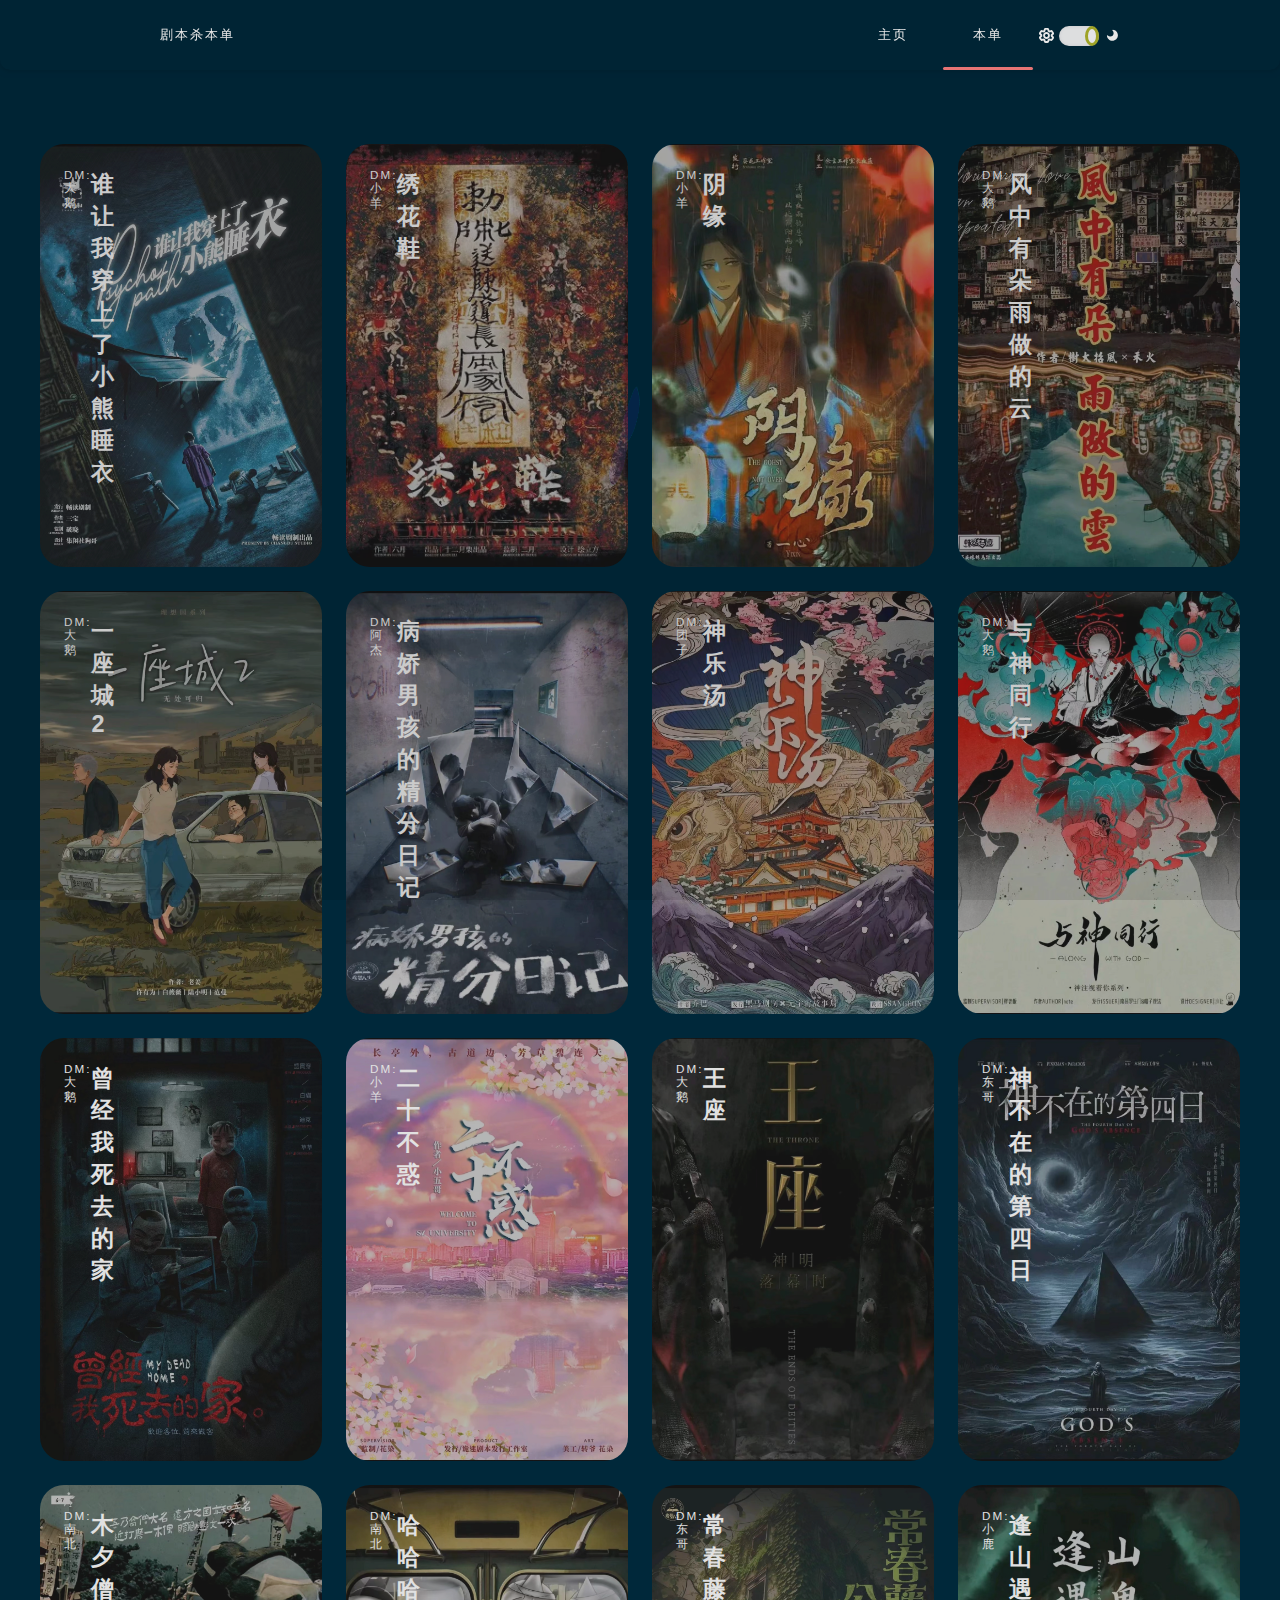
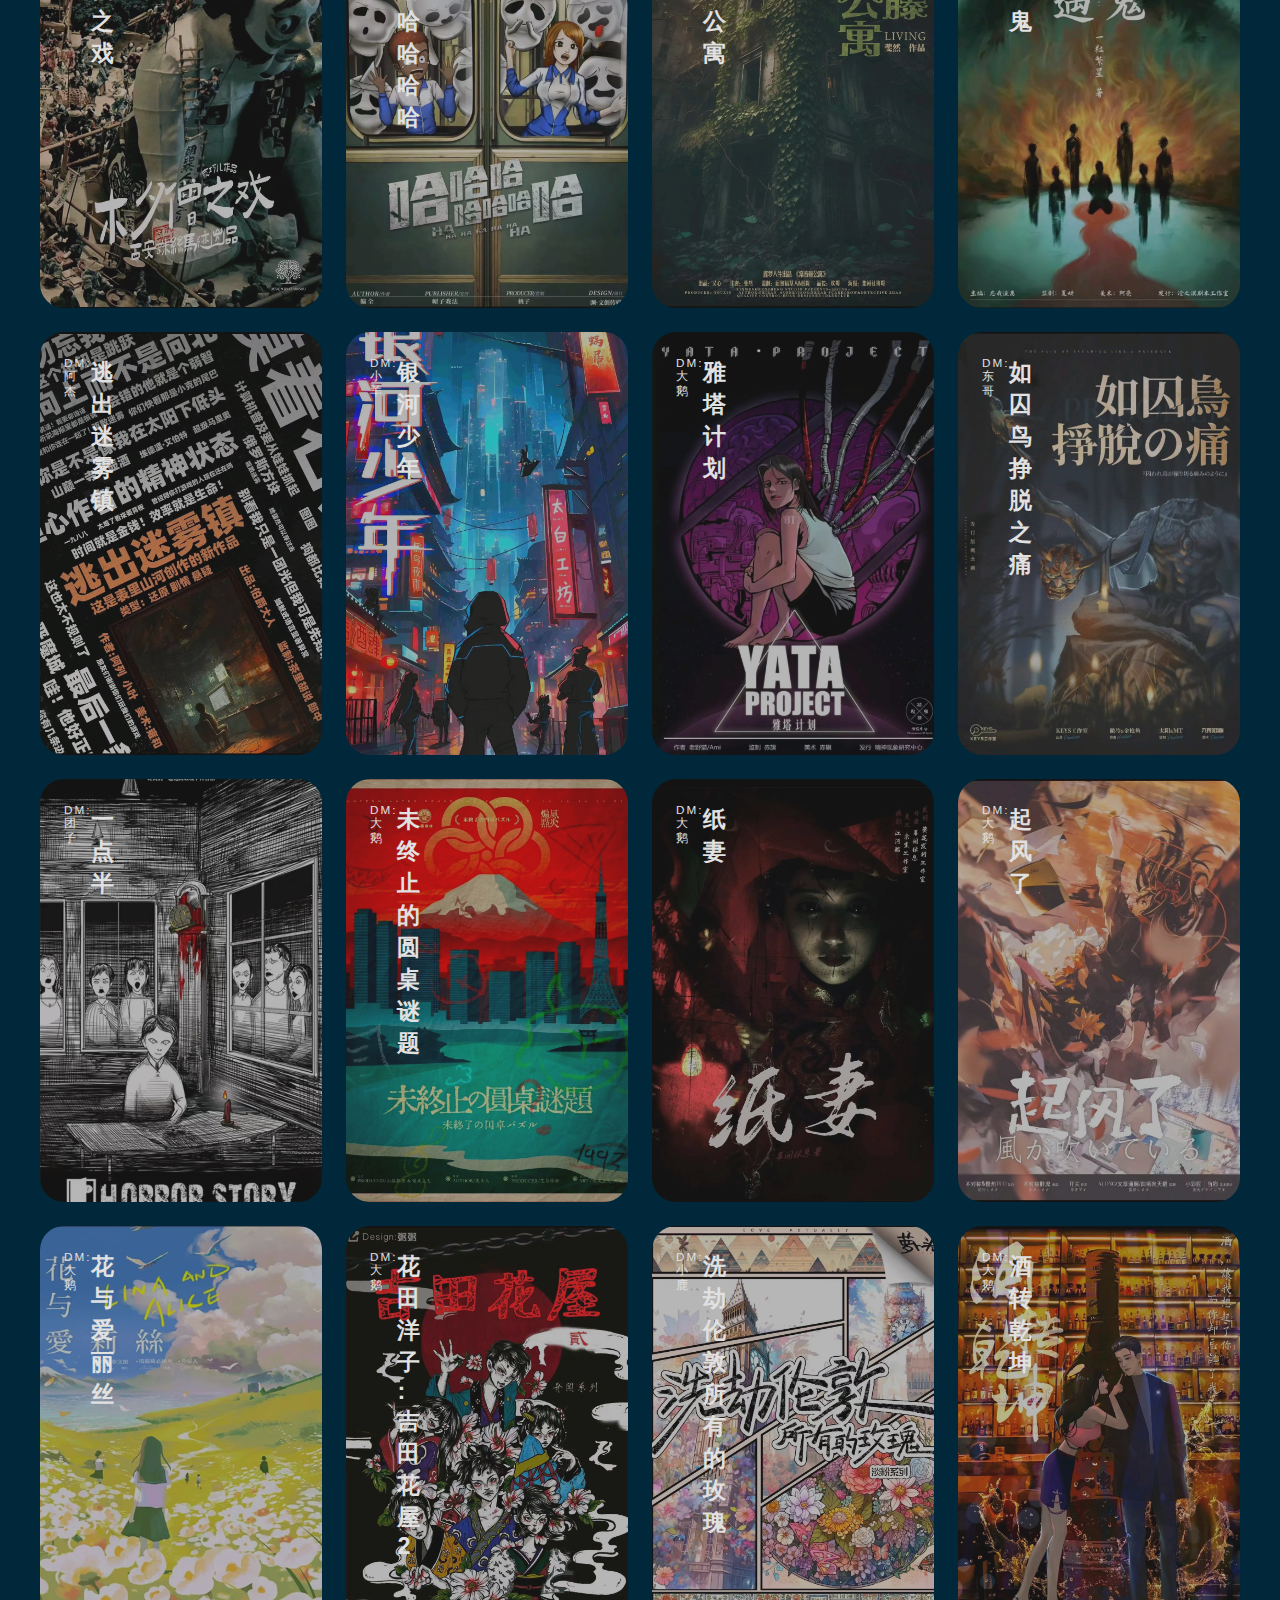
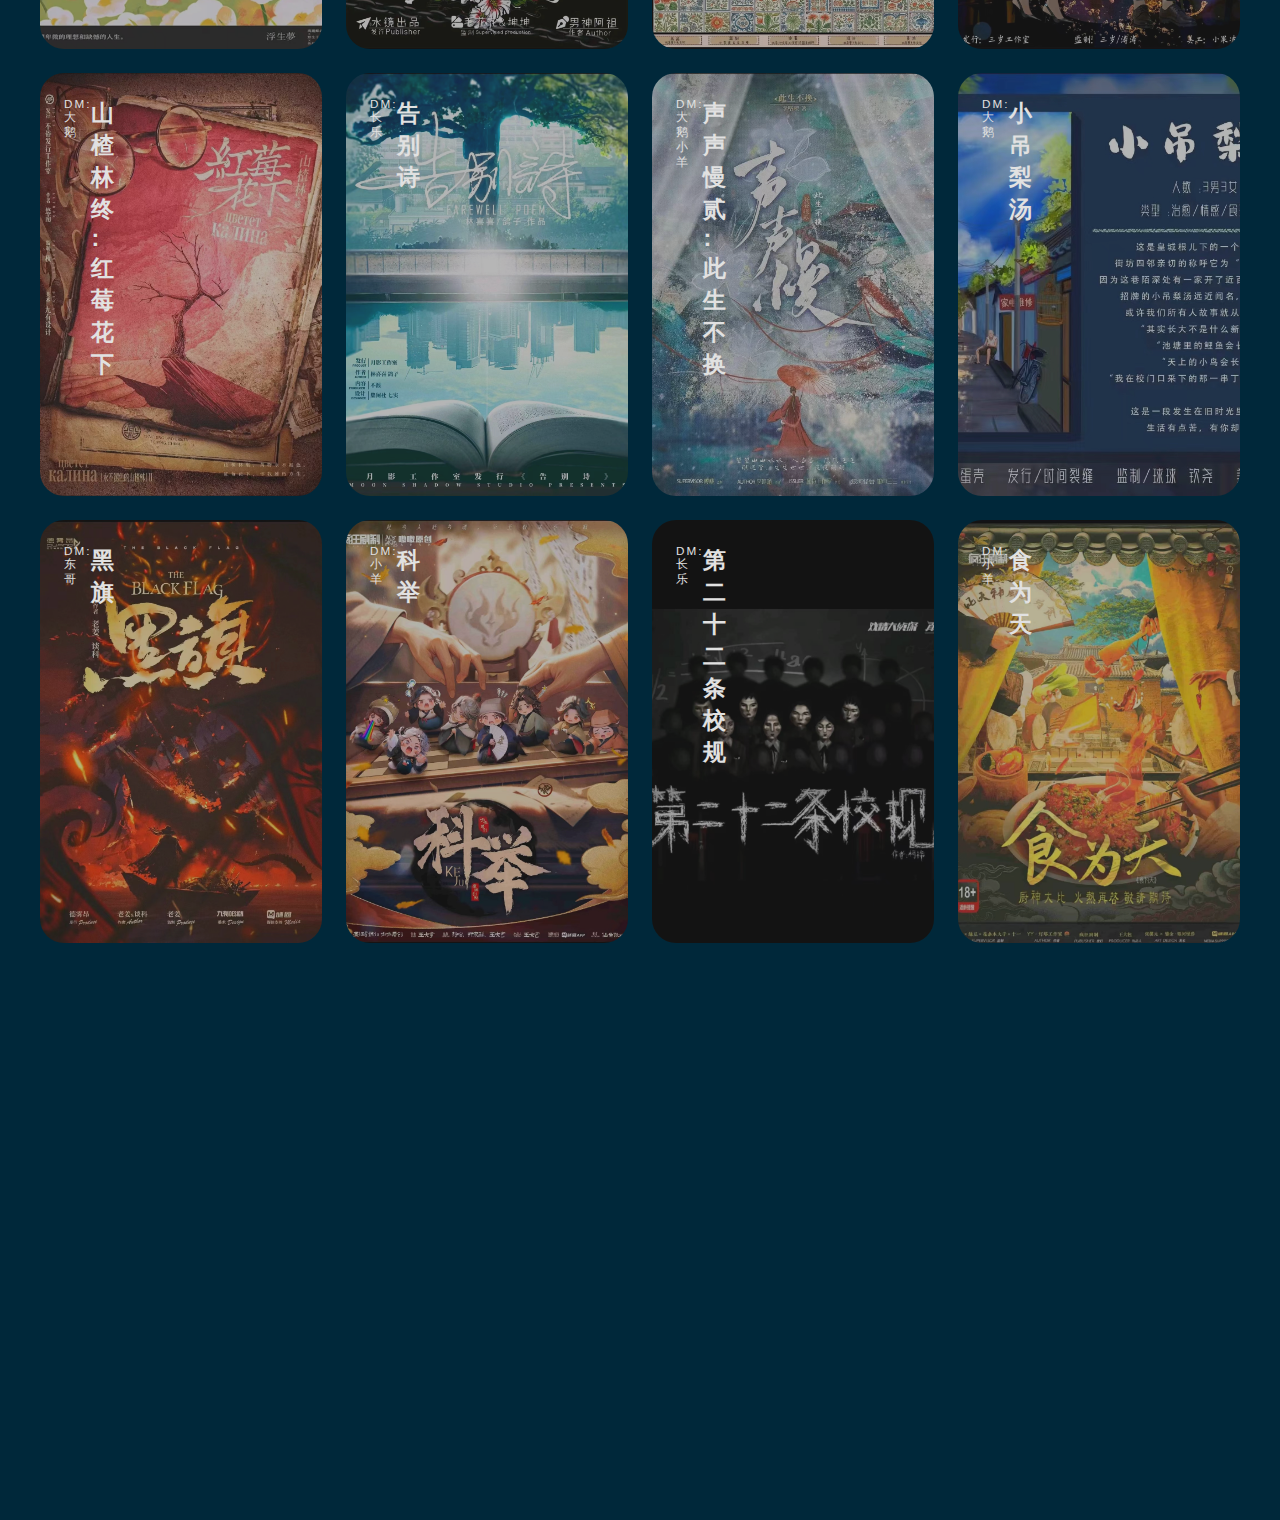
==== home.html @ 57e7c632 "1" ====
<!DOCTYPE html>
<html lang="en">

<head>
  <meta charset="UTF-8">
  <meta http-equiv="X-UA-Compatible" content="IE=edge">
  <meta name="viewport" content="width=device-width, initial-scale=1.0">
  <title>剧本杀</title>
  <link rel="stylesheet" href="./css/base.css">
  <script src="./js/jq.js"></script>
  <link rel="stylesheet" href="./css/home.css">
  <link rel="stylesheet" href="/css/style.css">
</head>

<body>

  <!-- loadding -->
  <div class="lodding-wrap">
    <div class="loadding-div"></div>
  </div>


  <!-- 主要页面 -->
  <div class="box">

    <!-- 顶部栏 -->
    <div class="header borderafter">
      <div class="col">
        <span>剧本杀本单</span>
        <!-- 右边操作栏 -->
        <div class="header-right">
          <!-- 按钮 -->
          <div class="min_menu-wrap" id="minmenu">
            <span class="min_menu"></span>
          </div>
          <!-- 列表 -->
          <div class="menu_list">
            <!-- 栏目 -->
            <ul class="header-nav">
              <li><a href="./index.html">主页</a></li>
              <li class="active"><a href="./home.html">本单</a></li>
              <!-- <li><a href="./resume.html">经验</a></li>
              <li><a href="./contact.html">联系</a></li>
              <li><a href="./blog.html">博客</a></li>
              <li><a href="./live.html">其他</a></li> -->
            </ul>
            <!-- 开关灯 -->
            <span class="kaig-bottm">
              <svg t="1649159647627" class="icon" viewBox="0 0 1024 1024" version="1.1"
                xmlns="http://www.w3.org/2000/svg" p-id="2250" width="15" height="15">
                <path
                  d="M1008.535135 710.670332l-70.446388 116.386904a112.099975 112.099975 0 0 1-140.572857 43.829042l-69.422645-17.083729c-5.502624 3.1992-11.133217 6.3984-16.763809 9.341665l-18.299425 62.896276C687.335435 981.514621 639.4754 1023.744064 582.657604 1023.744064H441.764828c-56.817796 0-104.677831-42.293427-110.308423-97.703574l-18.299425-62.896276a422.166458 422.166458 0 0 1-16.827793-9.341665l-69.614597 17.083729a112.163959 112.163959 0 0 1-140.508873-43.893026L15.631361 710.542364a107.493127 107.493127 0 0 1 32.43989-144.731817L96.251206 518.910272a410.649338 410.649338 0 0 1 0-14.204448l-48.179955-46.836291a107.365159 107.365159 0 0 1-32.375906-144.731817l70.190452-116.450888a112.099975 112.099975 0 0 1 140.572857-43.893026l69.550612 17.083729c5.566608-3.1992 11.133217-6.3984 16.827794-9.341665l18.299425-62.896276C336.831061 42.229443 384.691096 0 441.508892 0H582.529636c56.817796 0 104.677831 42.293427 110.372407 97.63959l18.235441 62.704324c5.75856 3.007248 11.325169 6.142464 16.827793 9.341665l69.678581-17.083729a112.163959 112.163959 0 0 1 140.508873 43.893026l70.446388 116.514872a107.493127 107.493127 0 0 1-32.375906 144.731817l-48.179955 46.772307a414.616346 414.616346 0 0 1 0 14.204448l48.243939 46.836291c47.092227 31.928018 62.192452 94.952262 32.247938 145.115721z m-213.066733-142.23644l3.391152-31.032242a246.210447 246.210447 0 0 0 0-51.699076l-3.263184-30.904274 93.992502-91.305173-53.554612-88.553862-131.615096 32.311922-23.546113-16.059985a294.134466 294.134466 0 0 0-48.627844-26.809297l-27.513121-11.901025L568.453156 127.968008H455.649356L419.370426 252.736816l-27.705074 11.965009c-16.635841 7.166208-32.951762 16.187953-48.499875 26.745313l-23.610097 15.996001-131.487128-32.247938-53.36266 88.489878 94.056486 91.433141-3.263184 30.968258a247.874031 247.874031 0 0 0 0 51.699076l3.1992 30.904274-93.928518 91.369157 53.554612 88.489878 131.551112-32.311922 23.610097 16.059985c15.292177 10.429393 31.544114 19.451137 48.563859 26.809297l27.577106 11.965009L455.905292 895.776056h112.611848l36.342914-124.768808 27.64109-11.965009c16.699825-7.166208 32.951762-16.187953 48.563859-26.745313l23.546113-15.996001 131.423144 32.247938 53.68258-88.745814-94.184454-91.369157zM512.147232 615.846038c57.329668 0 103.846038-46.516371 103.974006-103.974006 0-57.329668-46.644339-103.974006-103.974006-103.974007S408.173225 454.542364 408.173225 511.872032 454.817564 615.846038 512.147232 615.846038z m0 127.968008c-127.968008 0-231.942014-103.910022-231.942015-231.942014 0-127.968008 103.910022-231.942014 231.942015-231.942015 127.968008 0 231.942014 103.910022 231.942014 232.133967A232.133967 232.133967 0 0 1 512.147232 743.814046z"
                  p-id="2251"></path>
              </svg>
              <!-- 开关按钮 -->
              <span class="my-radio active" id="myRadio">
                <i></i>
              </span>
              <svg t="1649159678284" class="icon" viewBox="0 0 1024 1024" version="1.1"
                xmlns="http://www.w3.org/2000/svg" p-id="3376" width="15" height="15">
                <path
                  d="M505.4 878.6c-196.7 0-358-150.9-374.9-343.1 1-18.6 16.1-33.4 34.9-33.4 10.8 0 20.5 4.8 26.9 12.4 0.2 0.3 0.5 0.1 0.5-0.7 41.6 44.2 100.5 71.9 166.1 71.9 127.1 0 230.1-103 230.1-230.1 0-66.1-28-125.1-72.6-166.8 0.1-0.1 0.5-0.1 0.3-0.3-7-6.5-11.4-15.7-11.4-26.1 0-19 14.9-34.1 33.7-35.3 192.1 17.1 342.9 178.3 342.9 375 0 208-168.5 376.5-376.5 376.5z"
                  p-id="3377"></path>
              </svg>
            </span>
          </div>
        </div>
      </div>
    </div>
    
    <section class="container" style="margin-top:80px;">
      <div class="card-grid">
    
        <a class="card" href="#">
          <div class="background" style="background-image: url(images/小熊睡衣.jpg)"></div>
          <div class="content">
            <p class="category">Dm:大鹅</p>
            <h3 class="heading">谁让我穿上了小熊睡衣</h3>
          </div>
        </a>
    
        <a class="card" href="#">
          <div class="background" style="background-image: url(images/绣花鞋.png)"></div>
          <div class="content">
            <p class="category">Dm:小羊</p>
            <h3 class="heading">绣花鞋</h3>
          </div>
        </a>
    
        <a class="card" href="#">
          <div class="background" style="background-image: url(images/阴缘.jpg)"></div>
          <div class="content">
            <p class="category">Dm:小羊</p>
            <h3 class="heading">阴缘</h3>
          </div>
        </a>
    
        <a class="card" href="#">
          <div class="background" style="background-image: url(images/风中有朵雨做的云.jpg)"></div>
          <div class="content">
            <p class="category">Dm:大鹅</p>
            <h3 class="heading">风中有朵雨做的云</h3>
          </div>
        </a>
    
        <a class="card" href="#">
          <div class="background" style="background-image: url(images/一座城2.jpg)"></div>
          <div class="content">
            <p class="category">Dm:大鹅</p>
            <h3 class="heading">一座城2</h3>
          </div>
        </a>
        <a class="card" href="#">
          <div class="background" style="background-image: url(images/病娇男孩的精分日记.jpg)"></div>
          <div class="content">
            <p class="category">Dm:阿杰</p>
            <h3 class="heading">病娇男孩的精分日记</h3>
          </div>
        </a>
        <a class="card" href="#">
          <div class="background" style="background-image: url(images/神乐汤.jpg)"></div>
          <div class="content">
            <p class="category">Dm:团子</p>
            <h3 class="heading">神乐汤</h3>
          </div>
        </a>
        <a class="card" href="#">
          <div class="background" style="background-image: url(images/与神同行.jpg)"></div>
          <div class="content">
            <p class="category">Dm:大鹅</p>
            <h3 class="heading">与神同行</h3>
          </div>
        </a>
        <a class="card" href="#">
          <div class="background" style="background-image: url(images/曾经我死去的家.jpg)"></div>
          <div class="content">
            <p class="category">Dm:大鹅</p>
            <h3 class="heading">曾经我死去的家</h3>
          </div>
        </a>
        <a class="card" href="#">
          <div class="background" style="background-image: url(images/二十不惑.jpg)"></div>
          <div class="content">
            <p class="category">Dm:小羊</p>
            <h3 class="heading">二十不惑</h3>
          </div>
        </a>
        <a class="card" href="#">
          <div class="background" style="background-image: url(images/王座.jpg)"></div>
          <div class="content">
            <p class="category">Dm:大鹅</p>
            <h3 class="heading">王座</h3>
          </div>
        </a>
        <a class="card" href="#">
          <div class="background" style="background-image: url(images/神不在的第四日.jpg)"></div>
          <div class="content">
            <p class="category">Dm:东哥</p>
            <h3 class="heading">神不在的第四日</h3>
          </div>
        </a>
        <a class="card" href="#">
          <div class="background" style="background-image: url(images/木夕僧之戏.jpg)"></div>
          <div class="content">
            <p class="category">Dm:南北</p>
            <h3 class="heading">木夕僧之戏</h3>
          </div>
        </a>
        <a class="card" href="#">
          <div class="background" style="background-image: url(images/哈哈哈哈哈哈哈.jpg)"></div>
          <div class="content">
            <p class="category">Dm:南北</p>
            <h3 class="heading">哈哈哈哈哈哈哈</h3>
          </div>
        </a>
        <a class="card" href="#">
          <div class="background" style="background-image: url(images/常春藤公寓.jpg)"></div>
          <div class="content">
            <p class="category">Dm:东哥</p>
            <h3 class="heading">常春藤公寓</h3>
          </div>
        </a>
        <a class="card" href="#">
          <div class="background" style="background-image: url(images/逢山遇鬼.jpg)"></div>
          <div class="content">
            <p class="category">Dm:小鹿</p>
            <h3 class="heading">逢山遇鬼</h3>
          </div>
        </a>
        <a class="card" href="#">
          <div class="background" style="background-image: url(images/逃出迷雾镇.jpg)"></div>
          <div class="content">
            <p class="category">Dm:阿杰</p>
            <h3 class="heading">逃出迷雾镇</h3>
          </div>
        </a>
        <a class="card" href="#">
          <div class="background" style="background-image: url(images/银河少年.jpg)"></div>
          <div class="content">
            <p class="category">Dm:小羊</p>
            <h3 class="heading">银河少年</h3>
          </div>
        </a>
        <a class="card" href="#">
          <div class="background" style="background-image: url(images/雅塔计划.jpg)"></div>
          <div class="content">
            <p class="category">Dm:大鹅</p>
            <h3 class="heading">雅塔计划</h3>
          </div>
        </a>
        <a class="card" href="#">
          <div class="background" style="background-image: url(images/如囚鸟挣脱之痛.jpg)"></div>
          <div class="content">
            <p class="category">Dm:东哥</p>
            <h3 class="heading">如囚鸟挣脱之痛</h3>
          </div>
        </a>
        <a class="card" href="#">
          <div class="background" style="background-image: url(images/一点半.jpg)"></div>
          <div class="content">
            <p class="category">Dm:团子</p>
            <h3 class="heading">一点半</h3>
          </div>
        </a>
        <a class="card" href="#">
          <div class="background" style="background-image: url(images/未终止的圆桌谜题.jpg)"></div>
          <div class="content">
            <p class="category">Dm:大鹅</p>
            <h3 class="heading">未终止的圆桌谜题</h3>
          </div>
        </a>
        <a class="card" href="#">
          <div class="background" style="background-image: url(images/纸妻.jpg)"></div>
          <div class="content">
            <p class="category">Dm:大鹅</p>
            <h3 class="heading">纸妻</h3>
          </div>
        </a>
        <a class="card" href="#">
          <div class="background" style="background-image: url(images/起风了.jpg)"></div>
          <div class="content">
            <p class="category">Dm:大鹅</p>
            <h3 class="heading">起风了</h3>
          </div>
        </a>
        <a class="card" href="#">
          <div class="background" style="background-image: url(images/花与爱丽丝.jpg)"></div>
          <div class="content">
            <p class="category">Dm:大鹅</p>
            <h3 class="heading">花与爱丽丝</h3>
          </div>
        </a>
        <a class="card" href="#">
          <div class="background" style="background-image: url(images/花田洋子吉田花屋2.jpg)"></div>
          <div class="content">
            <p class="category">Dm:大鹅</p>
            <h3 class="heading">花田洋子
              :吉田花屋2</h3>
          </div>
        </a>
        <a class="card" href="#">
          <div class="background" style="background-image: url(images/洗劫伦敦所有的玫瑰.jpg)"></div>
          <div class="content">
            <p class="category">Dm:小鹿</p>
            <h3 class="heading">洗劫伦敦所有的玫瑰</h3>
          </div>
        </a>
        <a class="card" href="#">
          <div class="background" style="background-image: url(images/酒转乾坤.jpg)"></div>
          <div class="content">
            <p class="category">Dm:大鹅</p>
            <h3 class="heading">酒转乾坤</h3>
          </div>
        </a>
        <a class="card" href="#">
          <div class="background" style="background-image: url(images/红莓花下.jpg)"></div>
          <div class="content">
            <p class="category">Dm:大鹅</p>
            <h3 class="heading">山楂林终
              :红莓花下</h3>
          </div>
        </a>
        <a class="card" href="#">
          <div class="background" style="background-image: url(images/告别诗.jpg)"></div>
          <div class="content">
            <p class="category">Dm:长乐</p>
            <h3 class="heading">告别诗</h3>
          </div>
        </a>
        <a class="card" href="#">
          <div class="background" style="background-image: url(images/声声慢贰此生不换.jpg)"></div>
          <div class="content">
            <p class="category">Dm:大鹅小羊</p>
            <h3 class="heading">声声慢贰
              :此生不换</h3>
          </div>
        </a>
        <a class="card" href="#">
          <div class="background" style="background-image: url(images/小吊梨汤.jpg)"></div>
          <div class="content">
            <p class="category">Dm:大鹅</p>
            <h3 class="heading">小吊梨汤</h3>
          </div>
        </a>
        <a class="card" href="#">
          <div class="background" style="background-image: url(images/黑旗.jpg)"></div>
          <div class="content">
            <p class="category">Dm:东哥</p>
            <h3 class="heading">黑旗</h3>
          </div>
        </a>
        <a class="card" href="#">
          <div class="background" style="background-image: url(images/科举.jpg)"></div>
          <div class="content">
            <p class="category">Dm:小羊</p>
            <h3 class="heading">科举</h3>
          </div>
        </a>
        <a class="card" href="#">
          <div class="background" style="background-image: url(images/第二十二条校规.jpg)"></div>
          <div class="content">
            <p class="category">Dm:长乐</p>
            <h3 class="heading">第二十二条校规</h3>
          </div>
        </a>
        <a class="card" href="#">
          <div class="background" style="background-image: url(images/食为天.jpg)"></div>
          <div class="content">
            <p class="category">Dm:小羊</p>
            <h3 class="heading">食为天</h3>
          </div>
        </a>
      <div>
        
    </section>

    <!-- 顶部导航 -->
  
</body>

<script src="./js/base.js"></script>
<script type="text/javascript" src="./js/paper-full.min.js"></script>
<script type="text/javascript" src="./js/canvas.js"></script>

</html>
---- css/base.css ----
:root {
 /* 默认背景色 */
--backColor:#fff;
--borderline:#00283a;
 /* 卡片 */
--headerCOlor:#00283A;
 /* 卡片 */
--headerhover:rgb(0, 40, 58,.8);

  /* 默认字体颜色 */
--headerFont:#fff;
  /* 反差色 */
--fontColor:#00283A;
--mainColor:#ff8181;
--bagColor:#02162b;
}

.content-li svg path,.buttom svg path{
  fill:#fff;
}
svg{
  vertical-align: middle;
}
svg path{
  fill: var(--headerFont);
}

/* 遮罩 */
.zhezhao{
  position: fixed;
  left: 0px;
  right: 0px;
  bottom: 0px;
  top: 0px;
  background-color: rgba(0, 0, 0, .7);
  z-index: 9;
  display: none;
}
.zhezhao.active{
  display: block;
}
.zhezhao .close{
  position: absolute;
  right: 20%;
  top:  10%;
}
.close path{
  fill: #FCFCFE;
}
#videoResume{
  position: absolute;
  left: 50%;
  top:  50%;
  transform: translate(-50%,-50%);
}
#videoResumeC{
  width: 100%;
}


body,
html {
  position: relative;
  margin: 0px;
  width: 100%;
  padding: 0px;
  font-size: 13px;
  letter-spacing: 2px;
  transition: .4s ease-in-out;
  font-weight: 400;
  font-family: -apple-system, BlinkMacSystemFont, "Segoe UI", Roboto, "Helvetica Neue", Arial, "Noto Sans", sans-serif, "Apple Color Emoji", "Segoe UI Emoji", "Segoe UI Symbol", "Noto Color Emoji";
  
  color: var(--headerFont);
  /* background-color:var(--bagColor); */
}
a{
   transition: color .6s ease-in-out;
   text-decoration: none;
   color: inherit;
}
a:hover {
  color: var(--mainColor);
}


.carbox {
  background-color: var(--headerCOlor);
  border-radius: 12px;
  box-shadow: 0 2px 4px -2px rgb(0 0 0 / 15%);
}

ul {
  list-style: none;
  margin: 0px;
  padding: 0px;
}

ul>li {
  display: inline-block;
}
img {
  width: 100%;
  height: 100%;
  vertical-align: middle;
}
.copybottm {
  /* padding: 30px 20px; */
  height: 60px;
  color: #7B7B7D;
  font-size: 10px;
  font-weight: 700;
  letter-spacing: 2px;
  transition: .4s ease-in-out;
  text-transform: uppercase;
}

 /* 顶部栏目 */
.header {
  position: fixed;
  z-index: 2;
  top: 0px;
  width: 100%;
  height: 70px;
  line-height: 70px;
  background-color: var(--headerCOlor);
  border-radius: 0% 0% 10px 10px;
  box-shadow: 0 2px 4px 0 rgb(0 0 0 / 15%);
}

/* 下面的装饰 */
.borderafter::after{
  content: '';
  position: absolute;
  top: 70px;
  left: 0px;
  right: 0px;
  height: 8px;
  /* background-color: #00283A; */
  background-color: var(--borderline);
  border-radius: 0% 0% 5px 5px;
  opacity: .3;
}

/* 上面的装饰 */
.borderbefore::before{
  content: '';
  position: absolute;
  top: -8px;
  left: 8%;
  right: 8%;
  height: 10px;
  background-color: var(--borderline);
  border-radius: 5px 5px 0% 0%;
  opacity: .3;
}

.col {
  width: 75%;
  margin: 0 auto;
  /* border: 1px solid red; */
}

.header>div {
  display: flex;
  justify-content: space-between;
}

/* 开灯 */
.kaig-bottm img {
  width: 15px;
  height: 15px;
}
.kaig-bottm .my-radio{
  position: relative;
  display: inline-block;
  height: 20px;
  width: 40px;
  vertical-align: middle;
  background: #F4F5F7;
  border-radius: 2em;
  box-shadow: inset 0 0 4px -1px rgb(0 0 0 / 15%);
  transition: .4s ease-in-out;
  cursor: pointer;
}

.kaig-bottm .my-radio.active>i{
  right: 0px;
  left: auto;
}
.kaig-bottm .my-radio>i{
  position: absolute;
  left: 0px;
  top: 0px;
  bottom: 0px;
  display: inline-block;
  width: 35%;
  border: solid 3px #AFB42B;
  border-radius: 50%;
  background: #FCFCFE;
  transition: all .2s ease;
}

/* 顶部导航栏 */
.header-nav {
  display: inline-block;
}

.header-nav>li.active::after {
  content: '';
  display: inline-block;
  position: absolute;
  bottom: 0;
  left: 0px;
  right: 0px;
  border-radius: 10px;
  height: 3px;
  background-color: var(--mainColor);
  transition: .4s ease-in-out;
}

.header-nav>li {
  padding: 0 30px;
  position: relative;
  transition: color .6s ease-in-out;
  box-sizing: border-box;
}

.header-nav>li:hover {
  color: var(--mainColor);
}



/* 导航 */ 
/* 黑色主题背景 */
.navigation.active{ 
  background-image: url("../img/back/aitx6-0og08.webp") !important;
  
}
/* 默认主题 */
.navigation {
  margin: 0px auto 0;
  width: 95%;
  background-color: transparent;
  height: 600px;
  border-radius: 20px;
  background-image: url("../img/back/a58cbbffd2aa49c1b1e99990be912f30.jpg");
  background-attachment: fixed;
  background-size: 100%;
  background-repeat: no-repeat;
  overflow: hidden;
  color: #fff;
}

/* 顶部导航 */
.navigation .titleBox-tag {
  text-transform: uppercase;
}

.navigation h1 {
  margin: 10px 0;
  font-size: 3.8rem;
  color: #fcfcfe;
  text-shadow: 0 1px 10px rgb(0 0 0 / 30%);
}
.navigation .buttom:hover{
  transform: scale(1.1);
  color: #fff;
}
.navigation>.nav-titleBox {
  margin-top: 18rem;
}

.nav-titleBox .buttom {
  display: inline-block;
  height: 28px;
  line-height: 28px;
  padding: 0px 35px 0 20px;
  border: 2px solid white;
  border-radius: 15px;
  cursor: pointer;
  transition: transform .3s ease;
  color: #fcfcfe;
  position: relative;
}
.nav-titleBox .buttom::after{
  position: absolute;
  right: 10px;
  top: 50%;
  content: '';
  width: 0px;
  height: 0px;
  border-top: 4px solid transparent;
  border-left: 8px solid #fff;
  border-bottom: 4px solid transparent;
  animation: bmove 1s infinite;
}
@keyframes bmove {
  0%{
    opacity: 1;
    transform: translateX(-8px) translateY(-50%);
  }
  100%{
    opacity: 0;
    transform: translateX(5px) translateY(-50%);
  }
}


/* 内容 */

.co-left {
  width:35%;
  display: inline-block;
  height: 50px;
}

.co-right {
  width: 64%;
  display: inline-block;
  /* background-color: #45454566; */
  min-height: 50px;
}
.co{
  width: 70%;
  margin: 0 auto;
}

.content {
  position: relative;
  top: -90px;
  min-height: 1000px;
  width: 70%;
  margin: 0 auto;
  display: flex;
  /* background-color: rgba(10, 15, 20, 0.2); */
}


/* 左半部分 */


.scroll{
  position: fixed !important;
  top: 49%;
}
.content .me-card {
  width: fit-content;
  min-width: 285px;
  transform: translateY(-351px);
  height: 780px;
  /* backgrounbad-color: var(--headerCOlor); */
  border-radius: 10px;
  text-align: center;
  border: 1px solid var(--headerCOlor);
  padding: 0px 30px;
}


/* 左边吸盘 */
.mecar-title {
  margin-top: 40px;
}


.me-hover span{
  margin: 0 auto;
  display: block;
  font: 14px ;
  border-right: .08em solid;
  /* 个数*2ch */
  width: 28ch; 
  white-space: nowrap;
  overflow: hidden;
  animation: typing 3s steps(28,end), blink-caret .3s step-end infinite alternate;
}


@keyframes typing {
  from {
    width: 0;
  }
}
@keyframes blink-caret {
  50%{
    border-color: transparent;
  }
}


/* 虚线 */
.content .borderbotm {
  /* border-style: dashed; */
  border-bottom: 1px dashed rgb(187, 185, 185);
  height: 0px;
  margin: 35px 0;
}

.mecar-title .me-image {
  position: relative;
  display: inline-block;
}
.me-image>img{
  width: 100px;
  height: 100px;
  border: solid 3px #FCFCFE;
  border-radius: 50%;
  box-shadow: 0 2px 4px -2px rgb(0 0 0 / 15%);
}
.mecar-title .me-image>.status{
    height: 20px;
    width: 20px;
     box-shadow: 0 2px 4px -2px rgb(0 0 0 / 15%);
    border-radius: 50%;
    position: absolute;
    border: solid 3px #FCFCFE;
    right: 0px;
    bottom: 0px;
    background-color: var(--mainColor);
    overflow: hidden;
    color: #fff;
    transition: width .2s ease-in-out, visible .2s ease-in-out;
}
.mecar-title .me-image:hover .status{
  width: 100px;
  border-radius: 20px;
}
.mecar-title .me-image:hover .status i {
  width: 0%;
  visibility: hidden;
}
.mecar-title .me-image:hover .status i {
  width: 100%;
  visibility: visible;
}

.mecar-bottm>div {
  display: flex;
  justify-content: space-between;
  height: 25px;
  line-height: 25px;
}

.mecar-bottm .mecarbottm-key {
  font-weight: 500;
}

.mecar-bottm .mecarbottm-value {
  font-weight: 500;
  color: #747474;
}
.me-card .lianxi-list svg{
  margin: 0 5px;
 
}
.me-card .lianxi-list a svg path{
  transition: .2s ease-in-out;
}
.me-card .lianxi-list a:hover svg path{
  fill: var(--mainColor);
}
.me-card .lianxi-list a{
 display: inline-block;
}
.me-card .buttom-box .button{
  display: block;
  margin: 0 auto;
  border: none;
  height: 40px;
  line-height: 40px;
  width: 200px;
 
  color: var(--headerFont);
  border-radius: 50px;
  background: linear-gradient(-45deg, var(--mainColor) 50%, #fff 60%, var(--mainColor) 70%);
  background-size: 600% 100%;
  animation: shine 5s infinite;
}
@keyframes shine {
  0% {
    background-position-x: 100%;
  }
  50% {
    background-position-x: 0%;
  }
  100% {
    background-position-x: -100%;
  }
}


/* g公共 */
.content-li>h3 {
  display: flex;
  align-items: center;
  color: var(--headerFont);
}

.content-li .borderbotm {
  flex: 1;
  margin-left: 20px;
  margin-right: 20px;
}


/* 加载小蝴蝶 */
.lodding-wrap{
  position: fixed;
  left: 0px;
  right: 0px;
  bottom: 0px;
  top: 0px;
  background-color: rgba(0, 0, 0, 0.95);
  z-index: 9;
  opacity: 1;
}

.loadding-div{
  left: 50%;
  top: 50%;
  position: relative;
  width: 100px;
  height: 100px;
  transform: rotateZ(-13deg) translate(-50%,-50%); 
  animation: insect-fly 0.3333333333s infinite alternate cubic-bezier(.45,-0.43,.63,1.94);
}

.loadding-div::after,.loadding-div::before{
  content: '';
  position: absolute;
  width: 50px;
  height: 50px;
  border: 1px solid #00c7ff;
  transform: rotateX(60deg) rotateY(-60deg);
  background-color: rgba(81, 0, 255, 0.723);
  border-radius: 40% 20% 50% 50%;
  animation: wings 0.333s infinite cubic-bezier(0.6, 0, 0.4, 1) alternate;
}
.loadding-div::after{
  transform-origin: right center;
  left: 0;
}

.loadding-div::before{
  right: 0;
  transform-origin: left center;
  animation-direction: alternate-reverse;
}

@keyframes insect-fly {
  from {
    margin-top: -0.3em;
  }
  to {
    margin-top: 0.3em;
  }
}
@keyframes wings {
  from{
    transform: rotateX(60deg) rotateY(-60deg);
  }
  to{
    transform: rotateX(60deg) rotateY(60deg);
  }
}

/* 雪花 */
.canvas-wrap{
  position: fixed;
  top: 100px;
  bottom: 0px;
  z-index: 1;
  left: 0;
  right: 0;
}


/* 置顶层 */
.zz{
  position: relative;
  z-index: 1;
}


/* 公共的按钮样式 */
.buttonsty{
  cursor: pointer;
  transition: .4s ease-in-out;
}
.buttonsty:hover{
  transform: scale(1.03);
}



/* 适配 */

/* @media screen and (min-width:1000px) and (max-width:1200px) {
  .content .me-card{
    min-width: auto;
  }
}



@media screen and ( max-width:1000px) {
  .content{
    display: block;
  }
  .content .me-card{
    min-width: auto;
  }
    

  .header-right{
    display: none;
  }
  .nav-titleBox{
    display: none;
  }
  .co-right{
    display: none;
  }
} */


/* 播放器 */
 .music-wrap{
  position: fixed;
  right: -14%;
  bottom: 30px;
  z-index: 2;
  transition: right .3s ease;
}
.music-wrap:hover{
  right: 0%;
}
/*
.music-wrap.paused .music-box{
  animation-play-state:paused;
}
.music-wrap .music-box{
  animation:fadenum 5s linear infinite;
}
.music-wrap .music-box{
  background-image: url(../img/bg2.jpg);
  background-size: 100% 100%;
  transform-origin: center center;
  width:80px;
  height:80px;
  background-color:pink;
  border-radius: 50%;
}
@keyframes fadenum{
  0%{transform:rotate(0deg);}
  100%{transform:rotate(360deg);}
}

.music-wrap .star{
  display: inline-block;
  width: 0;
  height: 0;
  border-top: 10px solid #fff;
  border-bottom: 10px solid #fff;
  border-left: 20px solid #fff;
  z-index: 1;
  position: absolute;
  top: 50%;
  left: 50%;
  transform: translate(-50%,-50%);
}

.music-wrap.paused .star{
  border-top: 10px solid transparent;
  border-bottom: 10px solid transparent;
  border-left: 20px solid #fff;
} */



 .min_menu{
  display: none;
  height: 2px;
  width: 15px;
  background-color: var(--headerFont);
  border-radius: 2px;
  position: relative;
  transition: .4s ease-in-out;
}
.min_menu::after{
  content: "";
  top: -5px;
  position: absolute;
  background-color: inherit;
  transition: .4s ease-in-out;
  display: block;
  width: 15px;
  height: 2px;
  border-radius: 2px;
}

.min_menu::before{
  content: "";
  bottom: -5px;
  position: absolute;
  background-color: inherit;
  transition: .4s ease-in-out;
  display: block;
  width: 15px;
  height: 2px;
  border-radius: 2px;
  
}
.min_menu-wrap{
  min-width: 50px;
}
.min_menu-wrap.active .min_menu{
  transform: rotate(45deg);
}
.min_menu-wrap.active .min_menu::after{
  transform: translate(0,5px) rotate(-90deg);
}
.min_menu-wrap.active .min_menu::before{
  transform: translate(0,-5px) rotate(-90deg);
}


  /* 手机*/
  @media screen and (max-width: 950px) {
    .col>span{
      visibility: hidden;
    }
    .content .me-card{
      min-width: auto;
    }
    .co-left{
      position: relative;
      width: auto;
      display: block;
      height: auto;
    }
    .co-right{
      width: 100%;
    }
    .content{
      display: block;
    }
    .content .me-card{
      width:auto;
      transform: translateY(-20px);
    }
    .scroll{
      position:relative !important;
    }

    
    .min_menu{
      display: inline-block;
    }
    /* .header .header-right{
      display:none;
    } */
    .co-left{
      display: none;
    }
    .co-right{
      width: 100%;
    }

  
    .header-right .min_menu-wrap{
      text-align: center;
    }
    .header-right .header-nav>li{
      display: block;
    }
    .header-right .kaig-bottm{
      display: block;
    }

    .menu_list{
      pointer-events: none;
      position: absolute;
      left: 0;
      right: 0;
      text-align: center;
      opacity: 0;
      background-color: var(--headerhover);
      transform: translateY(10px);
      transition: .1s ease-in-out;
    }

    .menu_list.active{
      opacity: 1;
      pointer-events: all;
      transform: translateY(0px);
    }

    .navigation>.nav-titleBox {
      margin-top: 10rem;
    }
  }

/* 平板 */
 @media screen and (max-width:1200px){
  .navigation{
    text-align: center;
    background-size: 100% 100%;
  }
 
  .co-left{
    position: relative;
    width: auto;
    display: block;
    height: auto;
  }
  .co-right{
    width: 100%;
  }
  .content{
    display: block;
  }
  .content .me-card{
    width:auto;
    transform: translateY(-20px);
  }
  .scroll{
    position:relative !important;
  }
}
---- css/home.css ----
.li1-box{
  display: flex;
  flex-wrap: wrap;
  justify-content: space-between;
}

.li1-box-item{
  overflow: hidden;
  flex: 0 0 48%;
  position: relative;
  /* min-height: 300px; */
  margin-bottom: 40px;
}
.li1-box-item:hover img{
  transform: scale(1);
}
.li1-box-item:hover .boxitem-title{
  bottom:0px;
  opacity: 1;
  transform: scale(1.2);
}
.li1-box-item>img{
  /* width: 100%; */
  height: 100%;
  transform: scale(1.1);
  transition: all .3s ease-in-out;
}
.li1-box-item .boxitem-title{
  position: absolute;
  bottom:-75px;
  left:0px;
  right: 0px;
  height: 75px;
  text-align: center;
  background-color: var(--headerhover);
  color: var(--headerFont);
  transition: all .3s ease-in-out;
  transform: scale(1);
  font-size: 12px;
}
.boxitem-title h6{
  font-size: 12px;
  /* display: inline-block; */
  margin: 15px 0 8px;
}


  /* 手机*/
  @media screen and (max-width: 550px) {
    .li1-box-item{
      flex: auto;
      min-height: auto;
    }
  }
---- css/style.css ----
*{
  border: 0;
  margin: 0;
  padding: 0;
  box-sizing: border-box;
}

body{
  height: 100vh;
  font-family: sans-serif;
  background-color: #00283A;
}

.container{
  align-items: flex-start;
  display: flex;
  min-height: 100%;
  justify-content: center;
  padding: 64px 24px;
  
}

.card-grid{
  display: grid;
  grid-column-gap: 24px;
  grid-row-gap: 24px;
  max-width: 1200px;
  width: 100%;
  height: 100vh;
}

@media(min-width: 540px){
  .card-grid{
    grid-template-columns: repeat(2, 1fr); 
  }
}

@media(min-width: 960px){
  .card-grid{
    grid-template-columns: repeat(4, 1fr); 
  }
}

.card{
  position: relative;
}

.card:before{
  content: '';
  display: block;
  padding-bottom: 150%;
  width: 100%;
}

.background{
  background-position: center;
  background-size: cover;
  border-radius: 24px;
  bottom: 0;
  filter: brightness(0.75) saturate(1.2) 
          contrast(0.85);
  left: 0;
  position: absolute;
  right: 0;
  top: 0;
  transition: 
    filter 200ms linear,
    transform 200ms linear;
}

.content{
  padding: 24px;
  width: 50px;
  position: absolute;
  top: 0;
}

.category{
  color: #e1e1e1;
  font-size: 0.9rem;
  margin-bottom: 8px;
  text-transform: uppercase;
}

.heading{
  color: #e1e1e1;
  font-size: 1.8rem;
}
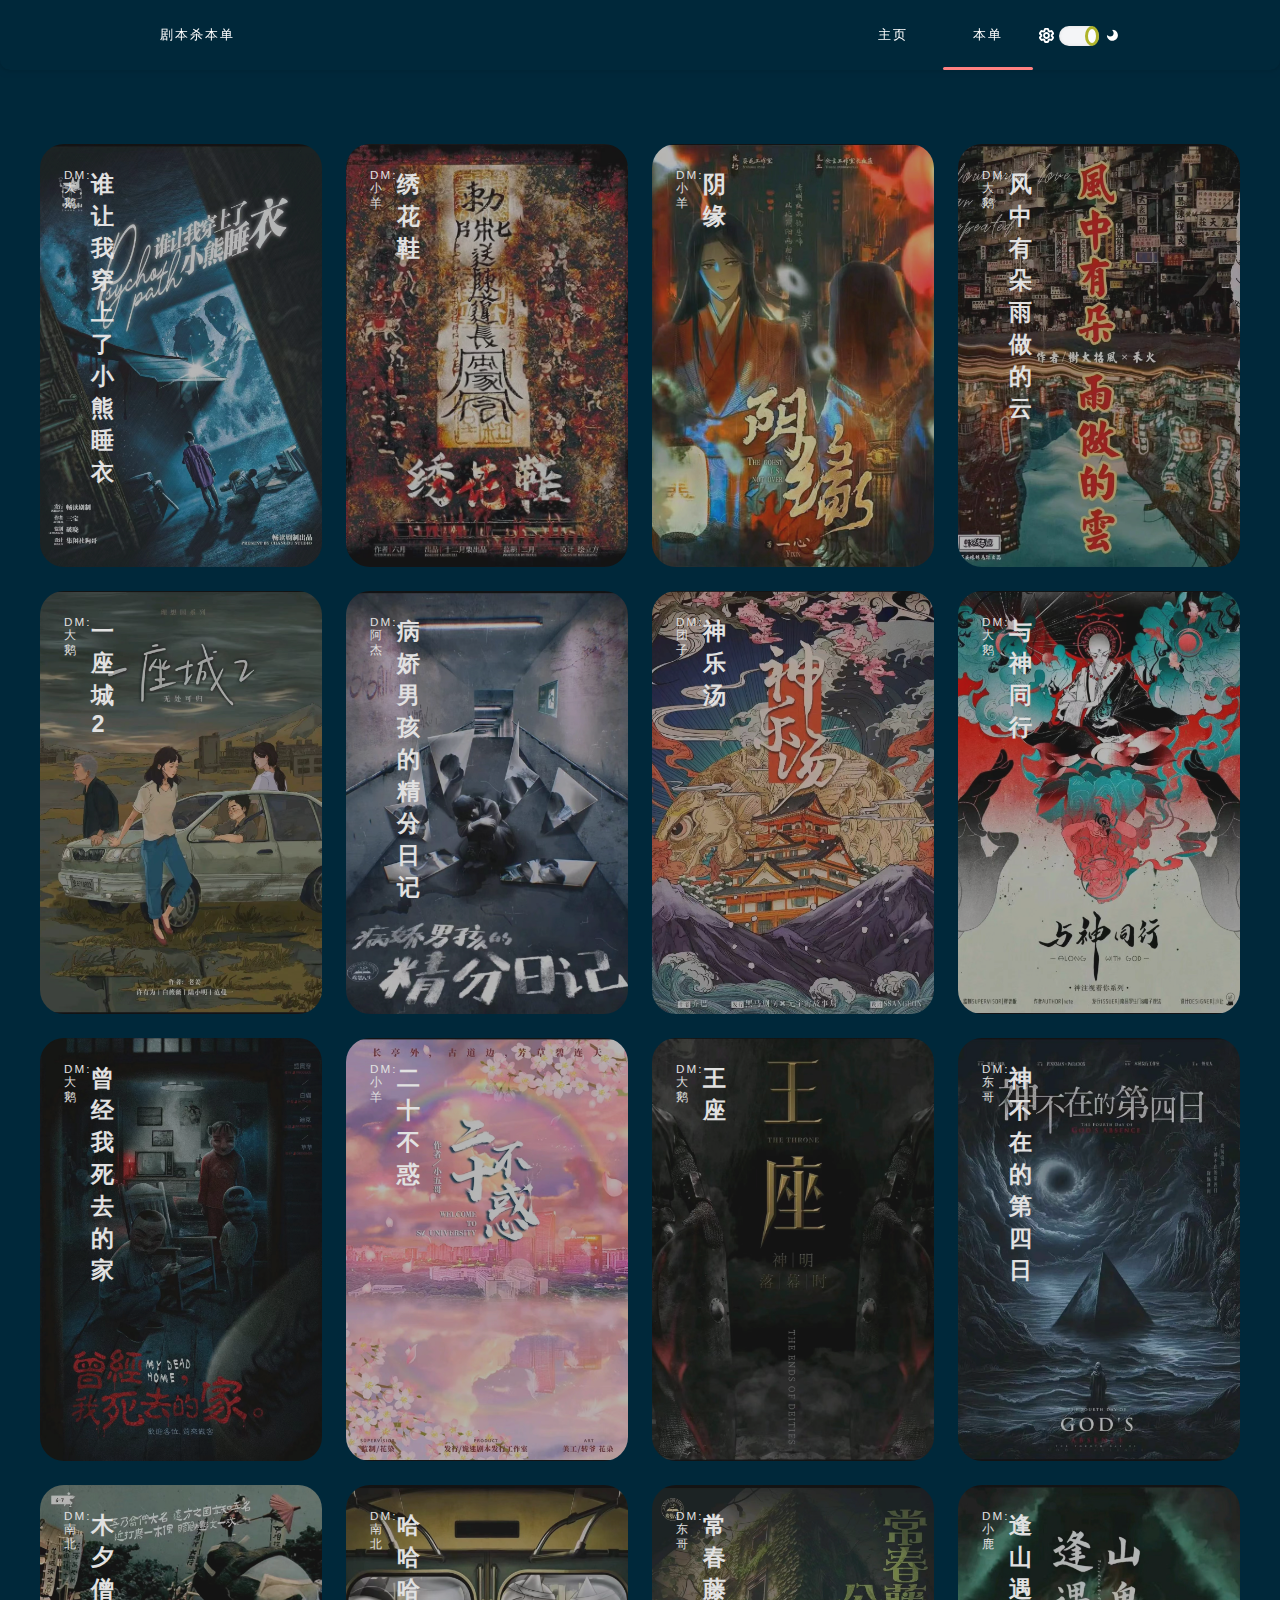
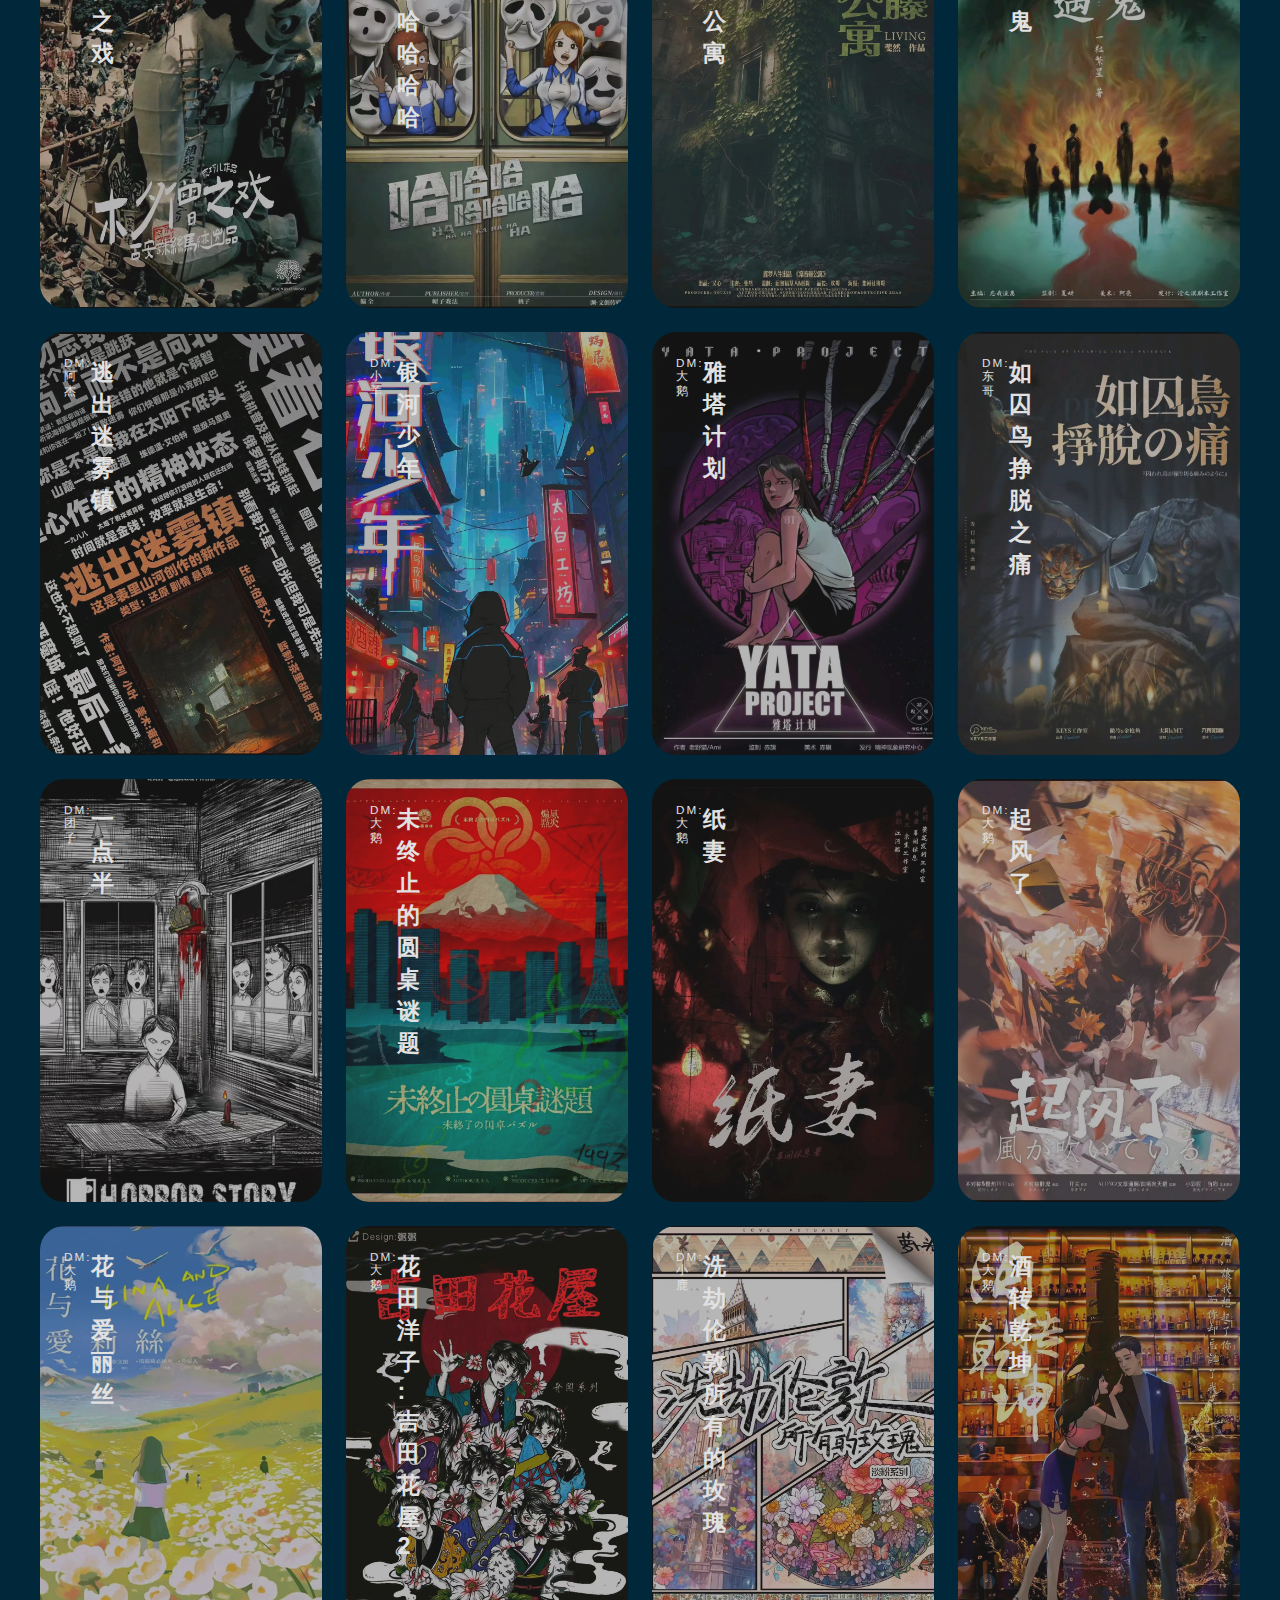
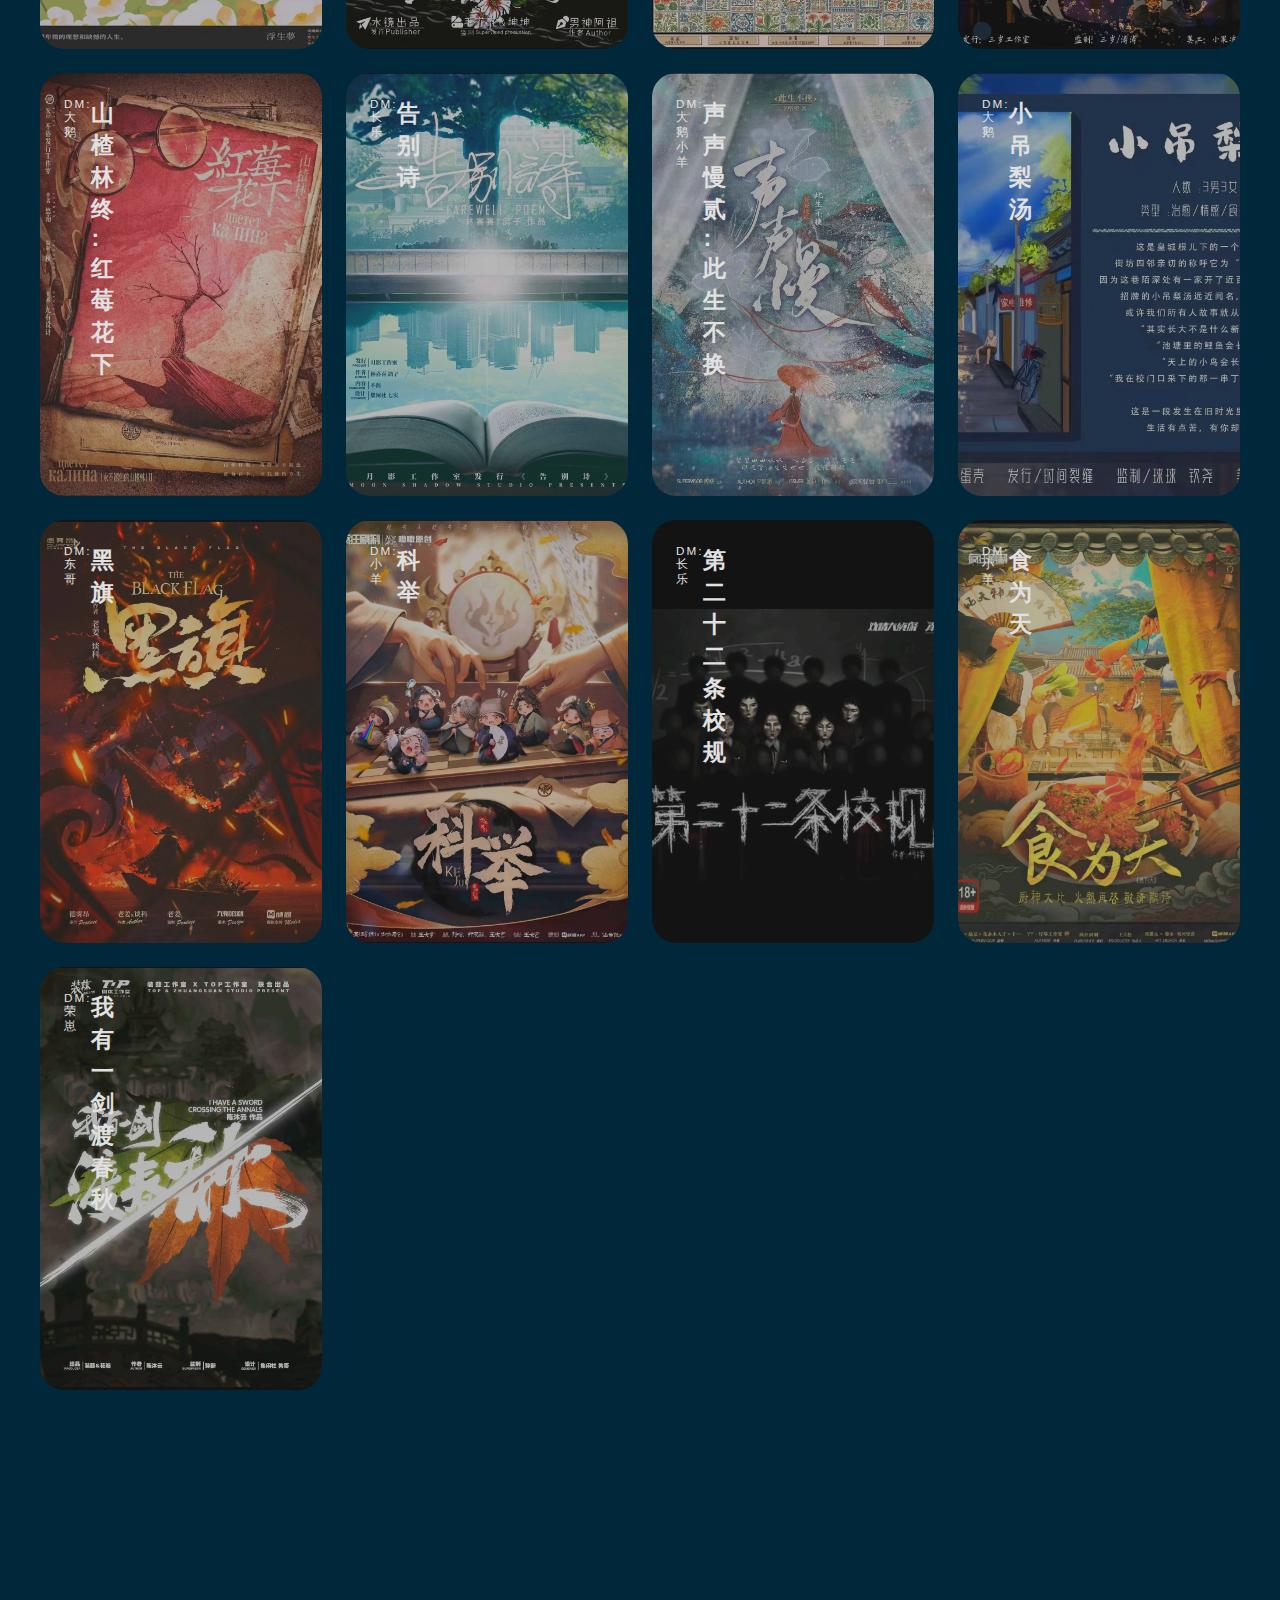
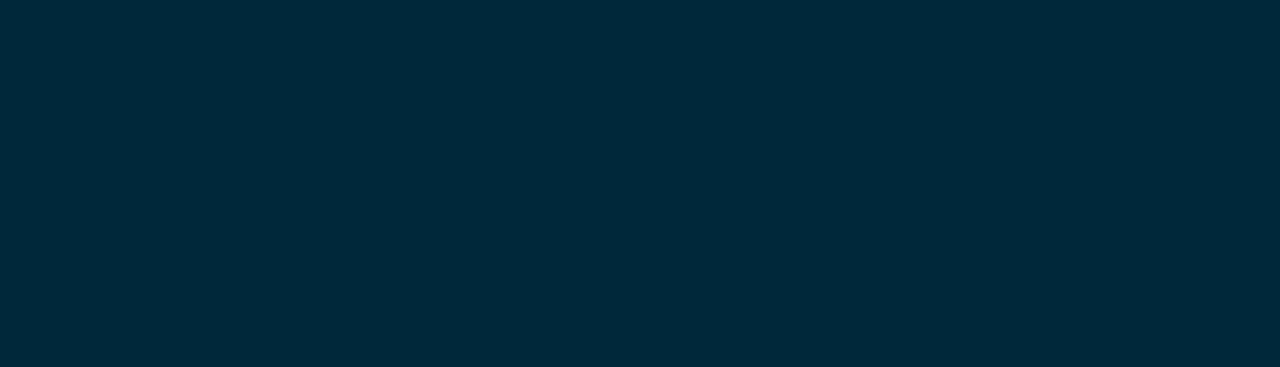
==== commit f2cd51ea: "1" ====
--- a/home.html
+++ b/home.html
@@ -9,15 +9,15 @@
   <link rel="stylesheet" href="./css/base.css">
   <script src="./js/jq.js"></script>
   <link rel="stylesheet" href="./css/home.css">
-  <link rel="stylesheet" href="/css/style.css">
+  <link rel="stylesheet" href="./css/style.css">
 </head>
 
 <body>
 
-  <!-- loadding -->
+  <!-- loadding
   <div class="lodding-wrap">
     <div class="loadding-div"></div>
-  </div>
+  </div> -->
 
 
   <!-- 主要页面 -->
@@ -72,7 +72,7 @@
       <div class="card-grid">
     
         <a class="card" href="#">
-          <div class="background" style="background-image: url(images/小熊睡衣.jpg)"></div>
+          <div class="background" style="background-image: url(./images/小熊睡衣.jpg)"></div>
           <div class="content">
             <p class="category">Dm:大鹅</p>
             <h3 class="heading">谁让我穿上了小熊睡衣</h3>
@@ -80,7 +80,7 @@
         </a>
     
         <a class="card" href="#">
-          <div class="background" style="background-image: url(images/绣花鞋.png)"></div>
+          <div class="background" style="background-image: url(./images/绣花鞋.png)"></div>
           <div class="content">
             <p class="category">Dm:小羊</p>
             <h3 class="heading">绣花鞋</h3>
@@ -88,7 +88,7 @@
         </a>
     
         <a class="card" href="#">
-          <div class="background" style="background-image: url(images/阴缘.jpg)"></div>
+          <div class="background" style="background-image: url(./images/阴缘.jpg)"></div>
           <div class="content">
             <p class="category">Dm:小羊</p>
             <h3 class="heading">阴缘</h3>
@@ -96,7 +96,7 @@
         </a>
     
         <a class="card" href="#">
-          <div class="background" style="background-image: url(images/风中有朵雨做的云.jpg)"></div>
+          <div class="background" style="background-image: url(./images/风中有朵雨做的云.jpg)"></div>
           <div class="content">
             <p class="category">Dm:大鹅</p>
             <h3 class="heading">风中有朵雨做的云</h3>
@@ -131,8 +131,8 @@
             <h3 class="heading">与神同行</h3>
           </div>
         </a>
-        <a class="card" href="#">
-          <div class="background" style="background-image: url(images/曾经我死去的家.jpg)"></div>
+        <a class="card" href="#"> 
+          <div class="background" style="background-image: url(./images/曾经我死去的家.jpg)"></div>
           <div class="content">
             <p class="category">Dm:大鹅</p>
             <h3 class="heading">曾经我死去的家</h3>
@@ -330,6 +330,13 @@
             <h3 class="heading">食为天</h3>
           </div>
         </a>
+        <a class="card" href="#">
+          <div class="background" style="background-image: url(images/我有一剑渡春秋.jpg)"></div>
+          <div class="content">
+            <p class="category">Dm:荣崽</p>
+            <h3 class="heading">我有一剑渡春秋</h3>
+          </div>
+        </a>
       <div>
         
     </section>
--- a/css/base.css
+++ b/css/base.css
@@ -1,3 +1,4 @@
+
 :root {
  /* 默认背景色 */
 --backColor:#fff;
@@ -726,7 +727,10 @@
 
 
   /* 手机*/
-  @media screen and (max-width: 950px) {
+  @media screen and (max-width: 720px) {
+    .col {
+      width: 40%;
+    }
     .col>span{
       visibility: hidden;
     }
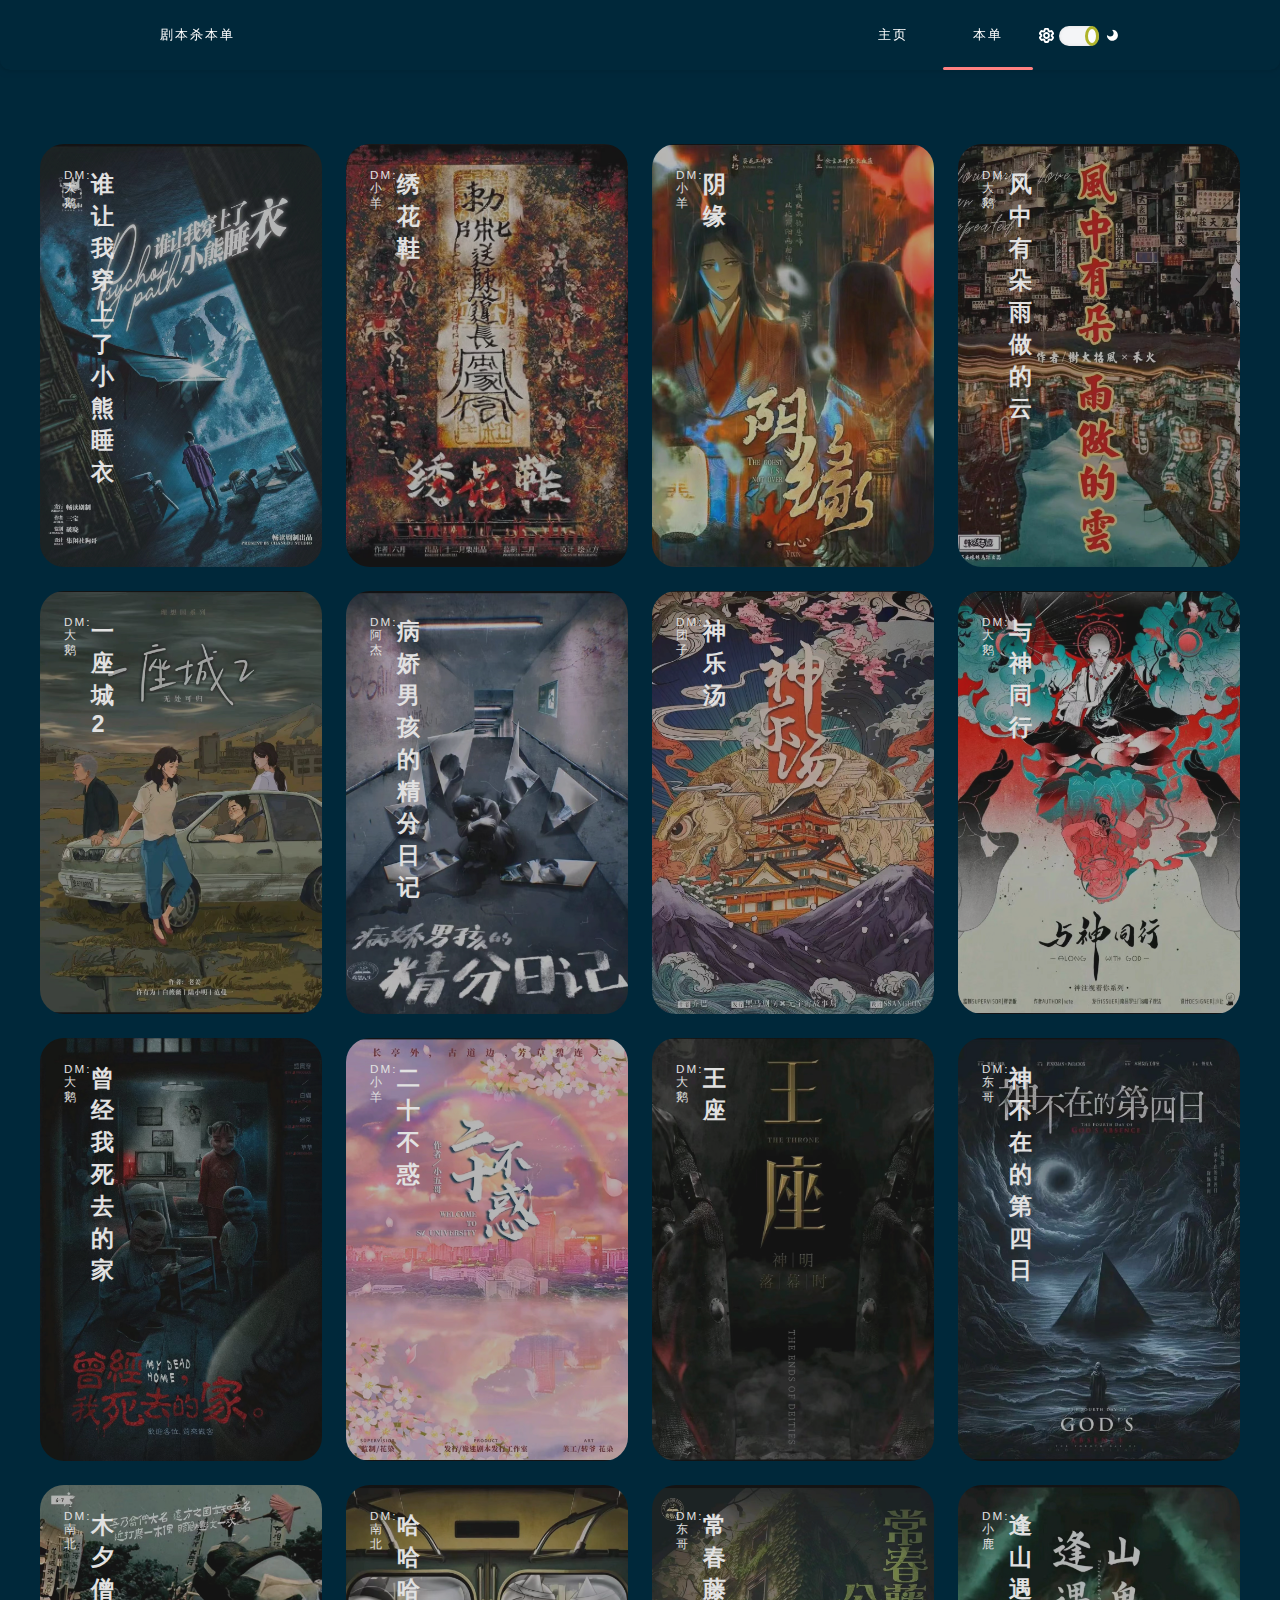
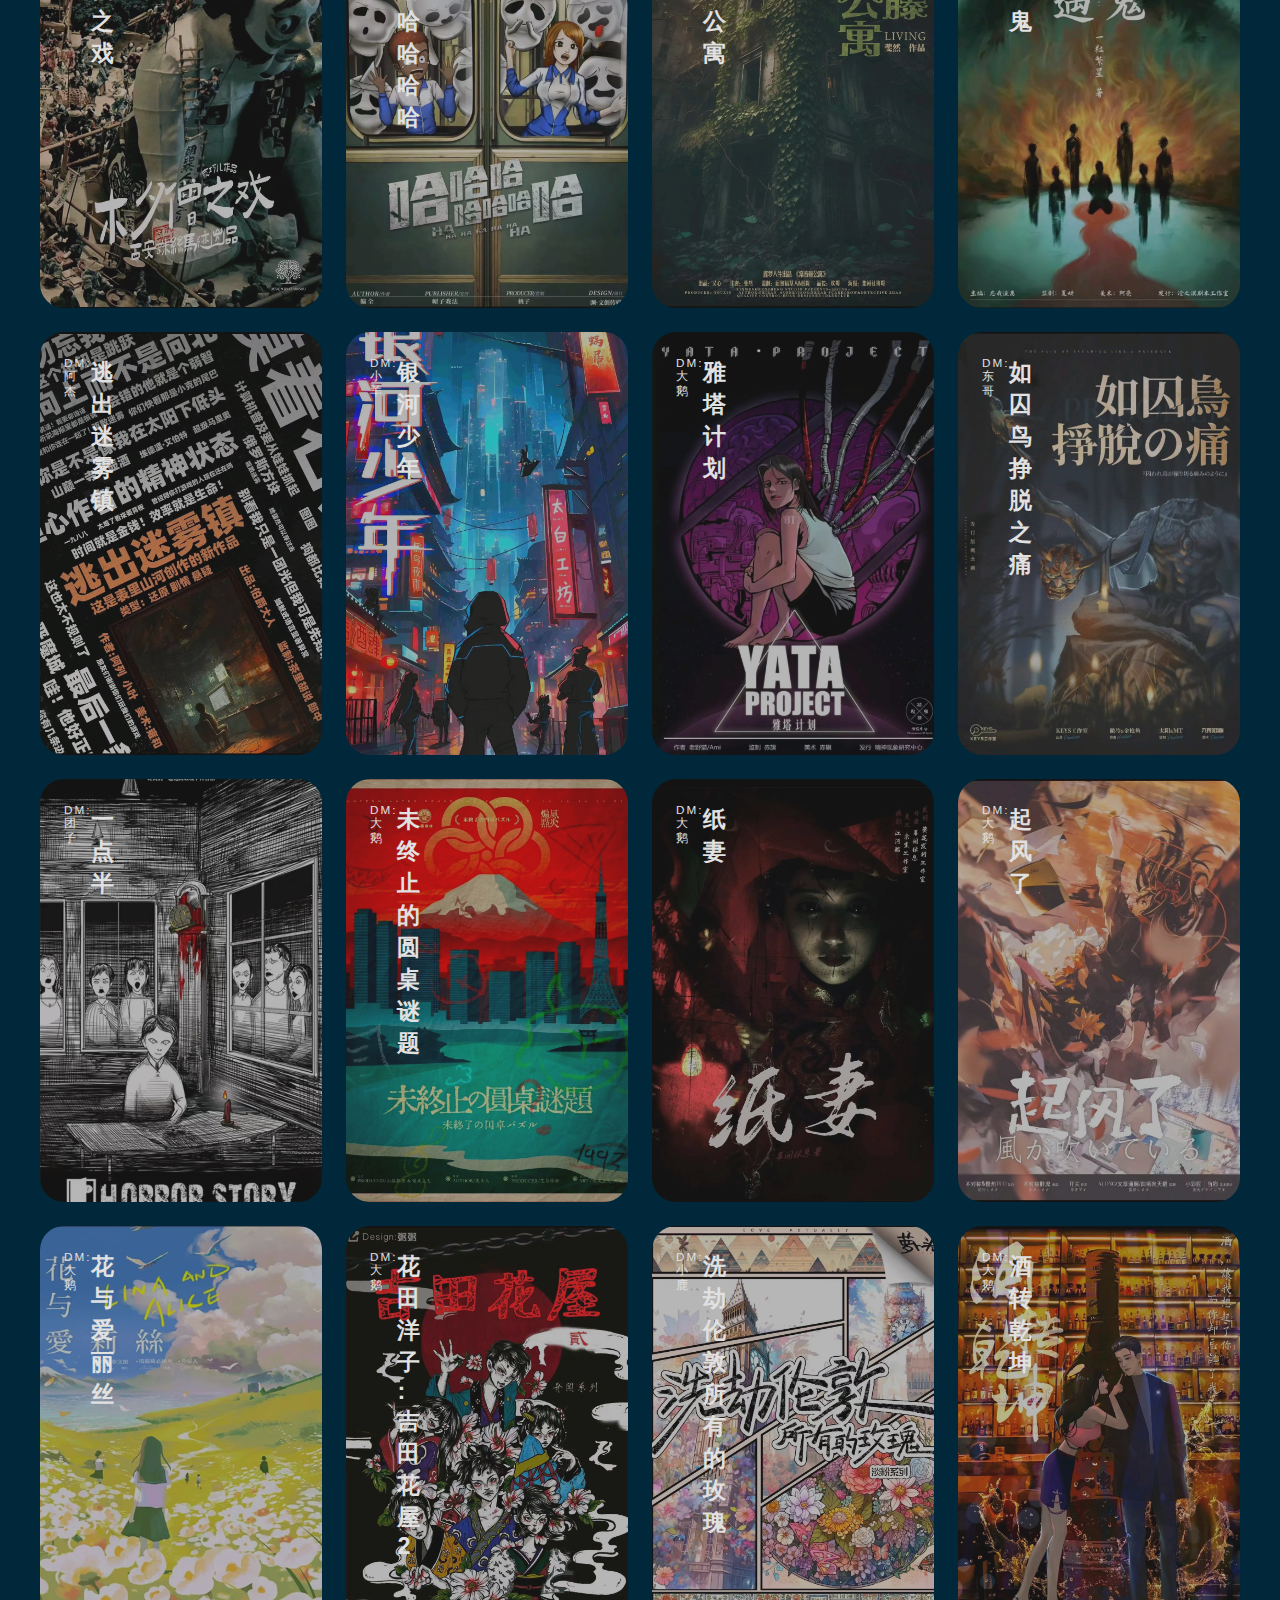
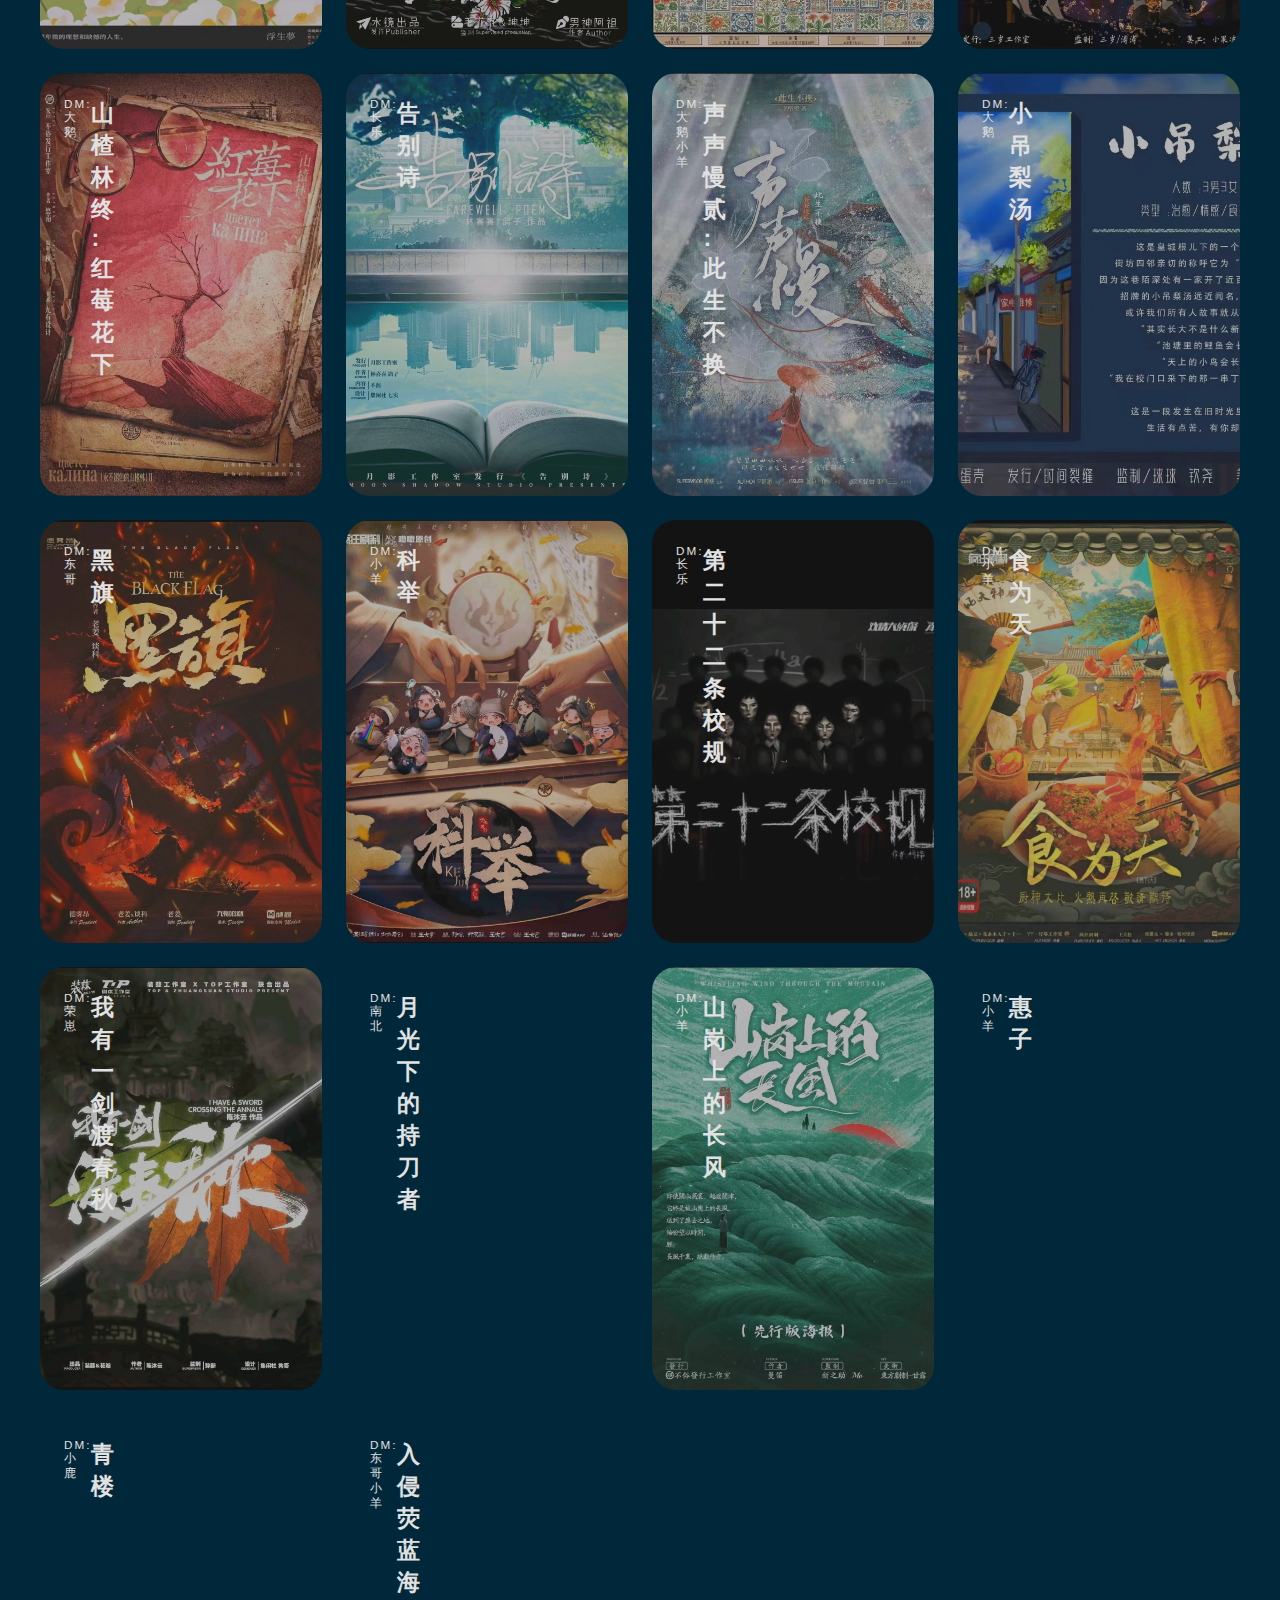
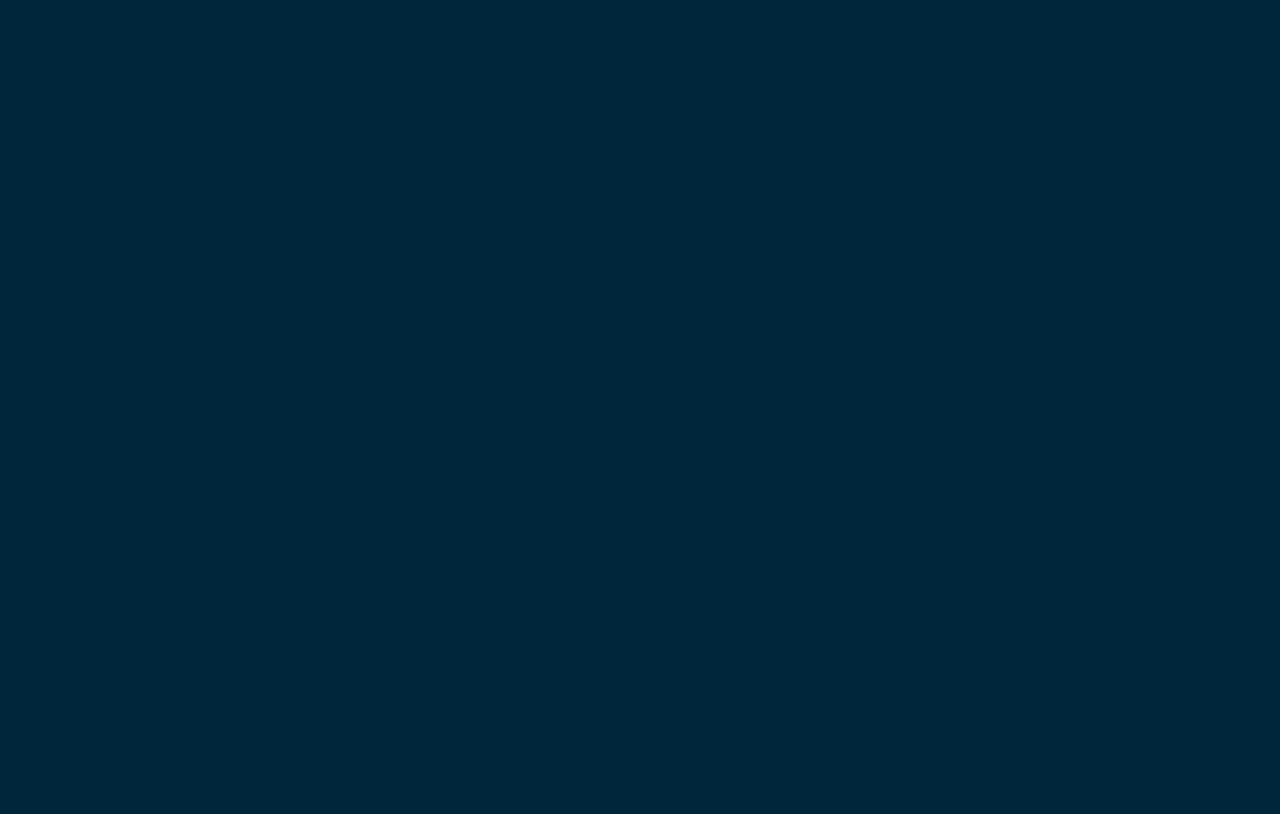
==== commit 60dc1122: "2" ====
--- a/home.html
+++ b/home.html
@@ -337,11 +337,47 @@
             <h3 class="heading">我有一剑渡春秋</h3>
           </div>
         </a>
+        <a class="card" href="#">
+          <div class="background" style="background-image: url(images/月光下的持刀者.jpg)"></div>
+          <div class="content">
+            <p class="category">Dm:南北</p>
+            <h3 class="heading">月光下的持刀者</h3>
+          </div>
+        </a>
+        <a class="card" href="#">
+          <div class="background" style="background-image: url(img/山岗上的长风.jpg)"></div>
+          <div class="content">
+            <p class="category">Dm:小羊</p>
+            <h3 class="heading">山岗上的长风</h3>
+          </div>
+        </a>
+        <a class="card" href="#">
+          <div class="background" style="background-image: url(images/惠子.jpg)"></div>
+          <div class="content">
+            <p class="category">Dm:小羊</p>
+            <h3 class="heading">惠子</h3>
+          </div>
+        </a>
+        <a class="card" href="#">
+          <div class="background" style="background-image: url(images/青楼.jpg)"></div>
+          <div class="content">
+            <p class="category">Dm:小鹿</p>
+            <h3 class="heading">青楼</h3>
+          </div>
+        </a>
+        <a class="card" href="#">
+          <div class="background" style="background-image: url(images/入侵荧蓝海.jpg)"></div>
+          <div class="content">
+            <p class="category">Dm:东哥小羊</p>
+            <h3 class="heading">入侵荧蓝海</h3>
+          </div>
+        </a>
       <div>
-        
+
     </section>
 
     <!-- 顶部导航 -->
+    <!-- <canvas class="canvas-wrap" id="triangle-lost-in-space" resize="true"></canvas> -->
   
 </body>
 
